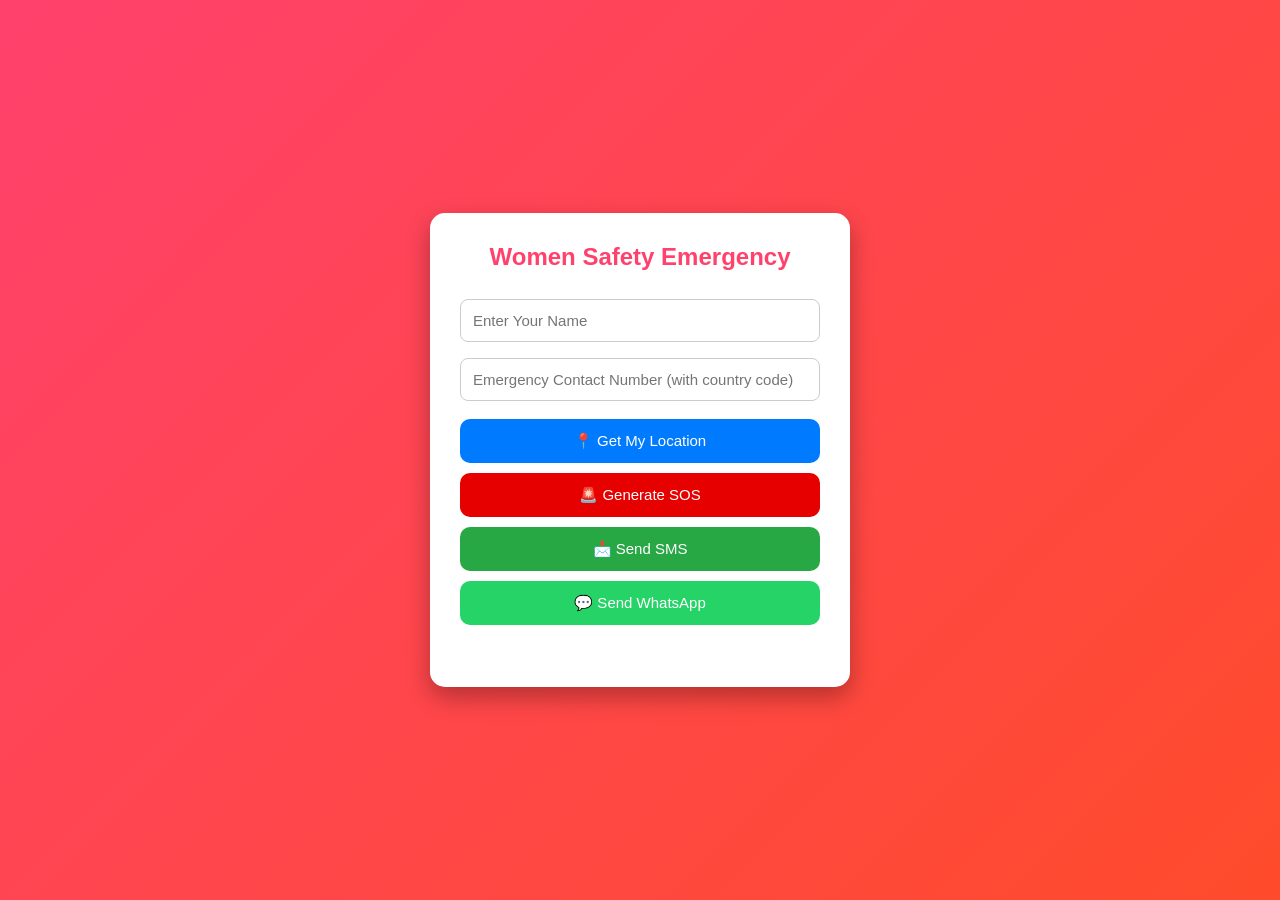
==== index.html @ 6825d744 "Add files via upload" ====
<!DOCTYPE html>
<html lang="en">
<head>
    <meta charset="UTF-8">
    <meta name="viewport" content="width=device-width, initial-scale=1.0">
    <meta name="theme-color" content="#ff416c">
    <meta name="description" content="Women Safety Emergency Alert Application">
    <link rel="manifest" href="manifest.json">
    <link rel="stylesheet" href="style.css">
    <title>Women Safety Alert</title>
</head>
<body>
<div class="container">
    <h2>Women Safety Emergency</h2>
    <input type="text" id="name" placeholder="Enter Your Name" autocomplete="name">
    <input type="tel" id="contact" placeholder="Emergency Contact Number (with country code)" autocomplete="tel">
    <button class="location" onclick="getLocation()">📍 Get My Location</button>
    <button class="sos" onclick="generateMessage()">🚨 Generate SOS</button>
    <button class="sms" onclick="sendSMS()">📩 Send SMS</button>
    <button class="whatsapp" onclick="sendWhatsApp()">💬 Send WhatsApp</button>
    <div id="status" class="status" role="status"></div>
</div>
<script src="script.js"></script>
<script>
if ('serviceWorker' in navigator) {
  window.addEventListener('load', () => navigator.serviceWorker.register('./sw.js').catch(console.error));
}
</script>
</body>
</html>
---- style.css ----
* { box-sizing: border-box; }
body {
    font-family: Arial, sans-serif;
    background: linear-gradient(135deg, #ff416c, #ff4b2b);
    display: flex;
    justify-content: center;
    align-items: center;
    min-height: 100vh;
    margin: 0;
    padding: 20px;
}
.container {
    background: white;
    padding: 30px;
    width: 100%;
    max-width: 420px;
    border-radius: 15px;
    box-shadow: 0 10px 25px rgba(0,0,0,0.3);
    text-align: center;
}
h2 { color: #ff416c; margin-top: 0; }
input {
    width: 100%;
    padding: 12px;
    margin: 8px 0;
    border-radius: 8px;
    border: 1px solid #ccc;
    font-size: 15px;
}
button {
    width: 100%;
    padding: 13px;
    margin-top: 10px;
    border-radius: 10px;
    border: none;
    font-size: 15px;
    cursor: pointer;
    color: white;
}
button:active { transform: scale(0.99); }
.location { background: #007bff; }
.sms { background: #28a745; }
.whatsapp { background: #25D366; }
.sos { background: #e60000; }
.status { margin-top: 12px; font-size: 14px; color: #333; min-height: 20px; }
@media (max-width: 480px) {
    body { padding: 12px; }
    .container { padding: 22px 18px; }
    h2 { font-size: 22px; }
}
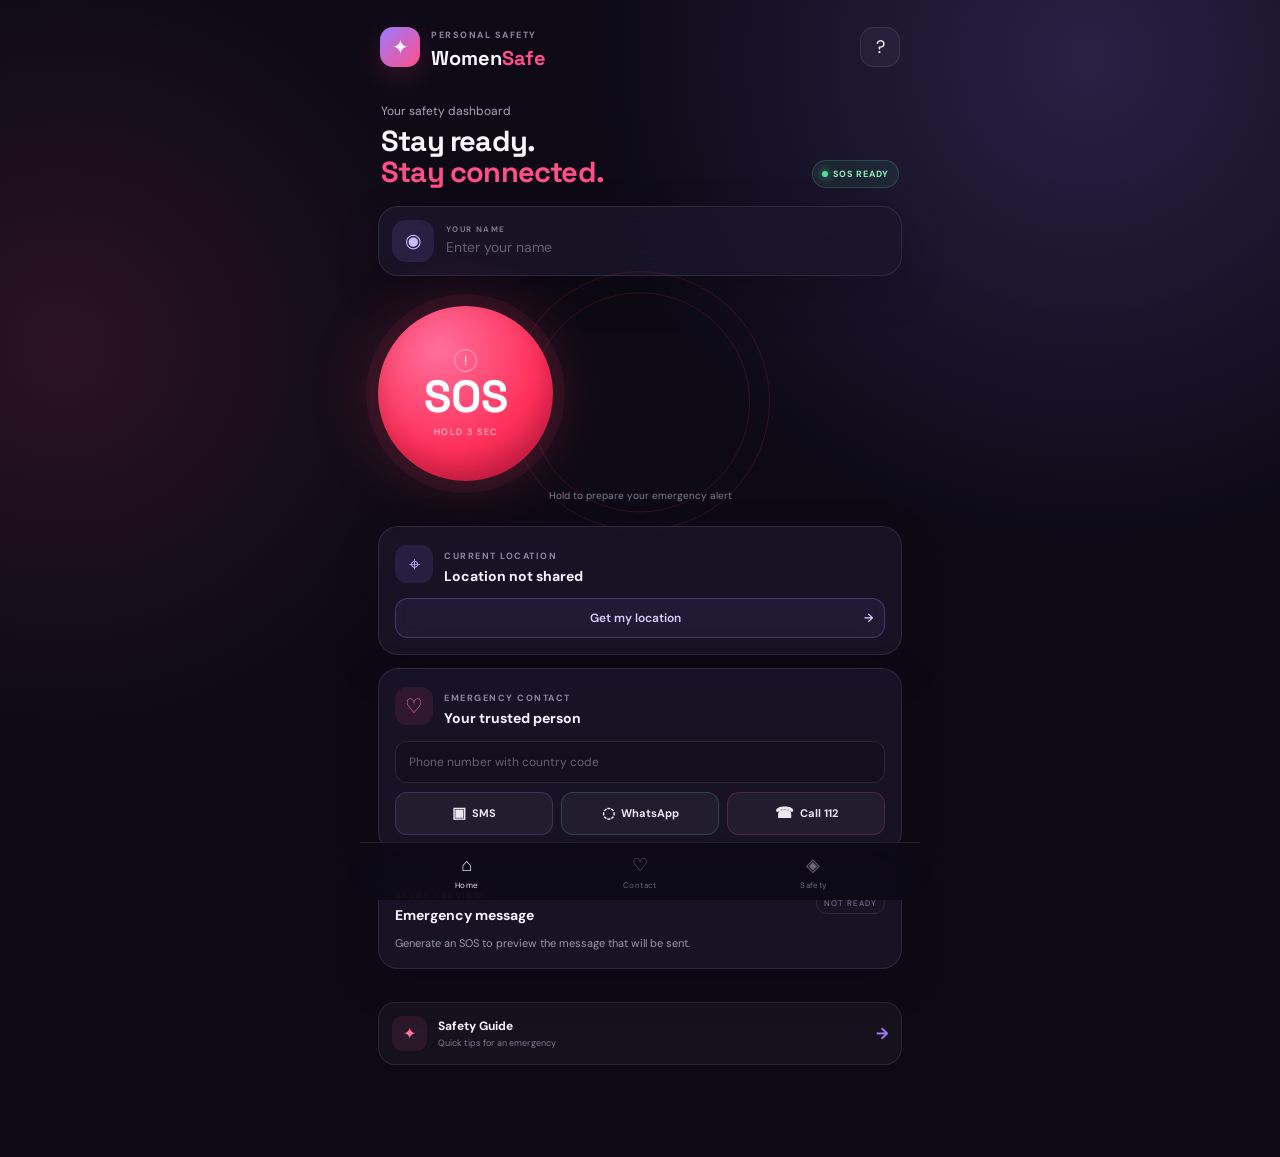
==== commit d6f64322: "Add files via upload" ====
--- a/index.html
+++ b/index.html
@@ -1,30 +1,57 @@
 <!DOCTYPE html>
 <html lang="en">
 <head>
-    <meta charset="UTF-8">
-    <meta name="viewport" content="width=device-width, initial-scale=1.0">
-    <meta name="theme-color" content="#ff416c">
-    <meta name="description" content="Women Safety Emergency Alert Application">
-    <link rel="manifest" href="manifest.json">
-    <link rel="stylesheet" href="style.css">
-    <title>Women Safety Alert</title>
+<meta charset="UTF-8">
+<meta name="viewport" content="width=device-width,initial-scale=1,viewport-fit=cover">
+<meta name="theme-color" content="#100d1d">
+<title>WomenSafe — Safety Alert</title>
+<link rel="stylesheet" href="style.css">
 </head>
 <body>
-<div class="container">
-    <h2>Women Safety Emergency</h2>
-    <input type="text" id="name" placeholder="Enter Your Name" autocomplete="name">
-    <input type="tel" id="contact" placeholder="Emergency Contact Number (with country code)" autocomplete="tel">
-    <button class="location" onclick="getLocation()">📍 Get My Location</button>
-    <button class="sos" onclick="generateMessage()">🚨 Generate SOS</button>
-    <button class="sms" onclick="sendSMS()">📩 Send SMS</button>
-    <button class="whatsapp" onclick="sendWhatsApp()">💬 Send WhatsApp</button>
-    <div id="status" class="status" role="status"></div>
+<div class="app-shell">
+<header class="topbar">
+  <div class="brand"><div class="brand-icon">✦</div><div><span class="eyebrow">PERSONAL SAFETY</span><h1>Women<span>Safe</span></h1></div></div>
+  <button class="icon-btn" onclick="location.href='safety.html'">?</button>
+</header>
+<main>
+<section class="hero"><div><p class="muted">Your safety dashboard</p><h2>Stay ready.<br><span>Stay connected.</span></h2></div><div class="status-pill"><i></i>SOS READY</div></section>
+
+<section class="profile-card glass">
+  <div class="avatar">◉</div><div class="profile-fields"><label for="name">YOUR NAME</label><input id="name" type="text" placeholder="Enter your name" autocomplete="name"></div>
+</section>
+
+<section class="sos-card">
+  <div class="sos-ring ring-one"></div><div class="sos-ring ring-two"></div>
+  <button id="sosButton" class="sos-button" aria-label="Hold to generate SOS"><span class="sos-icon">!</span><strong>SOS</strong><small>HOLD 3 SEC</small></button>
+  <p class="sos-caption">Hold to prepare your emergency alert</p>
+</section>
+
+<section class="location-card glass">
+  <div class="section-heading"><div class="heading-icon">⌖</div><div><span class="eyebrow">CURRENT LOCATION</span><h3 id="locationTitle">Location not shared</h3></div></div>
+  <button class="outline-btn" onclick="getLocation()">Get my location <span>→</span></button>
+  <a id="mapLink" class="map-link hidden" target="_blank" rel="noopener">Open location in Maps ↗</a>
+</section>
+
+<section class="contact-card glass">
+  <div class="section-heading"><div class="heading-icon contact-icon">♡</div><div><span class="eyebrow">EMERGENCY CONTACT</span><h3>Your trusted person</h3></div></div>
+  <input id="contact" class="full-input" type="tel" placeholder="Phone number with country code" autocomplete="tel">
+  <div class="action-grid">
+    <button class="action-btn sms" onclick="sendSMS()"><span>▣</span> SMS</button>
+    <button class="action-btn whatsapp" onclick="sendWhatsApp()"><span>◌</span> WhatsApp</button>
+    <a class="action-btn call" href="tel:112"><span>☎</span> Call 112</a>
+  </div>
+</section>
+
+<section class="message-card glass">
+  <div class="message-top"><div><span class="eyebrow">ALERT PREVIEW</span><h3>Emergency message</h3></div><span id="messageState" class="mini-state">NOT READY</span></div>
+  <p id="messagePreview">Generate an SOS to preview the message that will be sent.</p>
+</section>
+
+<div id="status" class="status-text" role="status"></div>
+<a class="safety-link" href="safety.html"><span>✦</span><div><strong>Safety Guide</strong><small>Quick tips for an emergency</small></div><b>→</b></a>
+</main>
+<nav class="bottom-nav"><a class="active" href="index.html"><span>⌂</span><small>Home</small></a><a href="#contact"><span>♡</span><small>Contact</small></a><a href="safety.html"><span>◈</span><small>Safety</small></a></nav>
 </div>
 <script src="script.js"></script>
-<script>
-if ('serviceWorker' in navigator) {
-  window.addEventListener('load', () => navigator.serviceWorker.register('./sw.js').catch(console.error));
-}
-</script>
 </body>
-</html>
+</html>
--- a/style.css
+++ b/style.css
@@ -1,50 +1,3 @@
-* { box-sizing: border-box; }
-body {
-    font-family: Arial, sans-serif;
-    background: linear-gradient(135deg, #ff416c, #ff4b2b);
-    display: flex;
-    justify-content: center;
-    align-items: center;
-    min-height: 100vh;
-    margin: 0;
-    padding: 20px;
-}
-.container {
-    background: white;
-    padding: 30px;
-    width: 100%;
-    max-width: 420px;
-    border-radius: 15px;
-    box-shadow: 0 10px 25px rgba(0,0,0,0.3);
-    text-align: center;
-}
-h2 { color: #ff416c; margin-top: 0; }
-input {
-    width: 100%;
-    padding: 12px;
-    margin: 8px 0;
-    border-radius: 8px;
-    border: 1px solid #ccc;
-    font-size: 15px;
-}
-button {
-    width: 100%;
-    padding: 13px;
-    margin-top: 10px;
-    border-radius: 10px;
-    border: none;
-    font-size: 15px;
-    cursor: pointer;
-    color: white;
-}
-button:active { transform: scale(0.99); }
-.location { background: #007bff; }
-.sms { background: #28a745; }
-.whatsapp { background: #25D366; }
-.sos { background: #e60000; }
-.status { margin-top: 12px; font-size: 14px; color: #333; min-height: 20px; }
-@media (max-width: 480px) {
-    body { padding: 12px; }
-    .container { padding: 22px 18px; }
-    h2 { font-size: 22px; }
-}
+@import url('https://fonts.googleapis.com/css2?family=DM+Sans:wght@400;500;600;700&family=Space+Grotesk:wght@500;600;700&display=swap');
+:root{--bg:#0d0a16;--panel:rgba(28,23,43,.78);--text:#f8f5ff;--muted:#aaa3ba;--line:rgba(255,255,255,.09);--pink:#ff4f88;--purple:#9b7bff;--red:#ff3e61;--green:#55df9b}
+*{box-sizing:border-box}html{scroll-behavior:smooth}body{margin:0;min-height:100vh;background:radial-gradient(circle at 85% 5%,rgba(155,123,255,.20),transparent 32%),radial-gradient(circle at 5% 30%,rgba(255,79,136,.12),transparent 28%),var(--bg);color:var(--text);font-family:'DM Sans',Arial,sans-serif}button,input,a{font:inherit}button,a{-webkit-tap-highlight-color:transparent}a{text-decoration:none;color:inherit}.app-shell{width:100%;max-width:560px;margin:auto;padding-bottom:92px}.topbar{display:flex;align-items:center;justify-content:space-between;padding:22px 20px 10px}.brand{display:flex;align-items:center;gap:11px}.brand-icon{width:40px;height:40px;border-radius:13px;display:grid;place-items:center;background:linear-gradient(135deg,var(--purple),var(--pink));font-size:20px;box-shadow:0 10px 30px rgba(255,79,136,.18)}.eyebrow{font-size:9px;letter-spacing:1.5px;color:#8f879f;font-weight:700}h1{font:700 20px 'Space Grotesk',sans-serif;margin:2px 0 0}h1 span,h2 span{color:var(--pink)}.icon-btn{width:40px;height:40px;border:1px solid var(--line);border-radius:14px;background:rgba(255,255,255,.04);color:white;font-size:18px;cursor:pointer}main{padding:0 18px}.hero{padding:22px 3px 18px;display:flex;align-items:flex-end;justify-content:space-between;gap:10px}.muted{margin:0 0 6px;color:var(--muted);font-size:12px}h2{font:700 29px/1.08 'Space Grotesk',sans-serif;margin:0;letter-spacing:-.8px}.status-pill{white-space:nowrap;border:1px solid rgba(85,223,155,.2);background:rgba(85,223,155,.08);color:#8ff0bc;border-radius:999px;padding:7px 9px;font-size:9px;font-weight:700;letter-spacing:.7px}.status-pill i{display:inline-block;width:6px;height:6px;background:var(--green);border-radius:50%;margin-right:5px;box-shadow:0 0 8px var(--green)}.glass{background:var(--panel);border:1px solid var(--line);box-shadow:0 15px 45px rgba(0,0,0,.18);backdrop-filter:blur(18px)}.profile-card{display:flex;gap:12px;align-items:center;border-radius:20px;padding:13px;margin-bottom:17px}.avatar{width:42px;height:42px;border-radius:14px;display:grid;place-items:center;background:rgba(155,123,255,.13);color:#c9bcff;font-size:19px}.profile-fields{flex:1}.profile-fields label{display:block;font-size:8px;letter-spacing:1.4px;color:#81798f;font-weight:700}input{width:100%;outline:none;border:0;color:white;background:transparent;font-size:14px;padding:4px 0 0}input::placeholder{color:#676073}.sos-card{position:relative;text-align:center;padding:13px 0 24px}.sos-button{position:relative;z-index:2;width:175px;height:175px;border-radius:50%;border:0;cursor:pointer;color:white;background:radial-gradient(circle at 35% 25%,#ff6f9b,#ff315b 58%,#b9143b);box-shadow:0 0 0 12px rgba(255,62,97,.07),0 0 70px rgba(255,62,97,.24),inset 0 -12px 25px rgba(91,0,25,.22);display:flex;flex-direction:column;align-items:center;justify-content:center;transition:transform .15s ease,filter .15s ease;user-select:none}.sos-button:active{transform:scale(.96);filter:brightness(.92)}.sos-button strong{font:700 45px 'Space Grotesk';line-height:1}.sos-button small{font-size:9px;letter-spacing:1.5px;margin-top:7px;opacity:.82}.sos-icon{font-size:13px;border:1px solid rgba(255,255,255,.45);border-radius:50%;width:23px;height:23px;display:grid;place-items:center;margin-bottom:2px}.sos-ring{position:absolute;left:50%;top:50%;border:1px solid rgba(255,62,97,.15);border-radius:50%;transform:translate(-50%,-53%);pointer-events:none}.ring-one{width:220px;height:220px}.ring-two{width:260px;height:260px}.sos-caption{color:#827a8e;font-size:10px;margin:8px 0 0}.location-card,.contact-card,.message-card{border-radius:20px;padding:16px;margin-bottom:13px}.section-heading{display:flex;align-items:center;gap:11px}.heading-icon{width:38px;height:38px;border-radius:12px;display:grid;place-items:center;background:rgba(155,123,255,.12);color:#bcaaff;font-size:20px}.contact-icon{background:rgba(255,79,136,.10);color:#ff79a6}.section-heading h3,.message-card h3{font-size:14px;margin:3px 0 0}.outline-btn{width:100%;margin-top:13px;border:1px solid rgba(155,123,255,.3);background:rgba(155,123,255,.07);color:#d7ceff;border-radius:13px;padding:11px;cursor:pointer;font-weight:600;font-size:12px}.outline-btn span{float:right}.map-link{display:block;text-align:center;color:#9e8cff;font-size:11px;margin-top:10px}.hidden{display:none!important}.full-input{margin-top:14px;background:rgba(0,0,0,.17);border:1px solid var(--line);border-radius:12px;padding:12px 13px;font-size:12px}.action-grid{display:grid;grid-template-columns:1fr 1fr 1fr;gap:8px;margin-top:9px}.action-btn{min-height:43px;border:1px solid var(--line);border-radius:12px;background:rgba(255,255,255,.045);display:flex;align-items:center;justify-content:center;gap:6px;color:#eae6f2;font-size:11px;font-weight:700;cursor:pointer}.action-btn span{font-size:15px}.action-btn.sms{border-color:rgba(155,123,255,.22)}.action-btn.whatsapp{border-color:rgba(85,223,155,.2)}.action-btn.call{border-color:rgba(255,79,136,.2)}.message-top{display:flex;align-items:center;justify-content:space-between}.mini-state{font-size:8px;letter-spacing:1px;color:#81798f;border:1px solid var(--line);padding:5px 7px;border-radius:999px}.message-card p{font-size:11px;line-height:1.55;color:#9d96a9;margin:11px 0 0;white-space:pre-line}.status-text{text-align:center;min-height:18px;color:#8ff0bc;font-size:10px;padding:3px 0 10px}.safety-link,.back-home{display:flex;align-items:center;gap:11px;border:1px solid var(--line);border-radius:17px;padding:13px;background:rgba(255,255,255,.035);margin-top:2px}.safety-link>span{width:35px;height:35px;border-radius:11px;display:grid;place-items:center;background:rgba(255,79,136,.1);color:#ff75a0}.safety-link div{flex:1}.safety-link strong{display:block;font-size:12px}.safety-link small{display:block;color:#7f778b;font-size:9px;margin-top:3px}.safety-link b{color:#9b7bff}.bottom-nav{position:fixed;z-index:20;bottom:0;left:50%;transform:translateX(-50%);width:min(560px,100%);display:flex;justify-content:space-around;padding:10px 20px calc(10px + env(safe-area-inset-bottom));background:rgba(13,10,22,.88);border-top:1px solid var(--line);backdrop-filter:blur(20px)}.bottom-nav a{display:flex;flex-direction:column;align-items:center;gap:3px;color:#6e6679;min-width:70px}.bottom-nav a.active{color:#e8dfff}.bottom-nav span{font-size:18px}.bottom-nav small{font-size:8px;letter-spacing:.4px}.guide-page{padding-top:15px}.guide-hero{padding:24px 4px 21px}.hero-badge{font-size:8px;letter-spacing:1.5px;color:#bbaeff;background:rgba(155,123,255,.09);border:1px solid rgba(155,123,255,.18);padding:7px 9px;border-radius:999px}.guide-hero h2{margin-top:16px}.guide-hero p{font-size:12px;line-height:1.65;color:var(--muted);max-width:440px}.tip-list{display:grid;gap:10px}.tip-card{display:flex;gap:13px;border-radius:18px;padding:15px}.tip-number{font:600 13px 'Space Grotesk';color:#ff6f9b;padding-top:2px}.tip-card h3{font-size:13px;margin:0 0 5px}.tip-card p{font-size:10px;line-height:1.55;color:#8d8599;margin:0}.back-home{margin-top:16px;justify-content:center;color:#bcaeff;font-size:11px}@media(max-width:380px){h2{font-size:25px}.sos-button{width:155px;height:155px}.ring-one{width:195px;height:195px}.ring-two{width:230px;height:230px}.action-btn{font-size:10px}}
